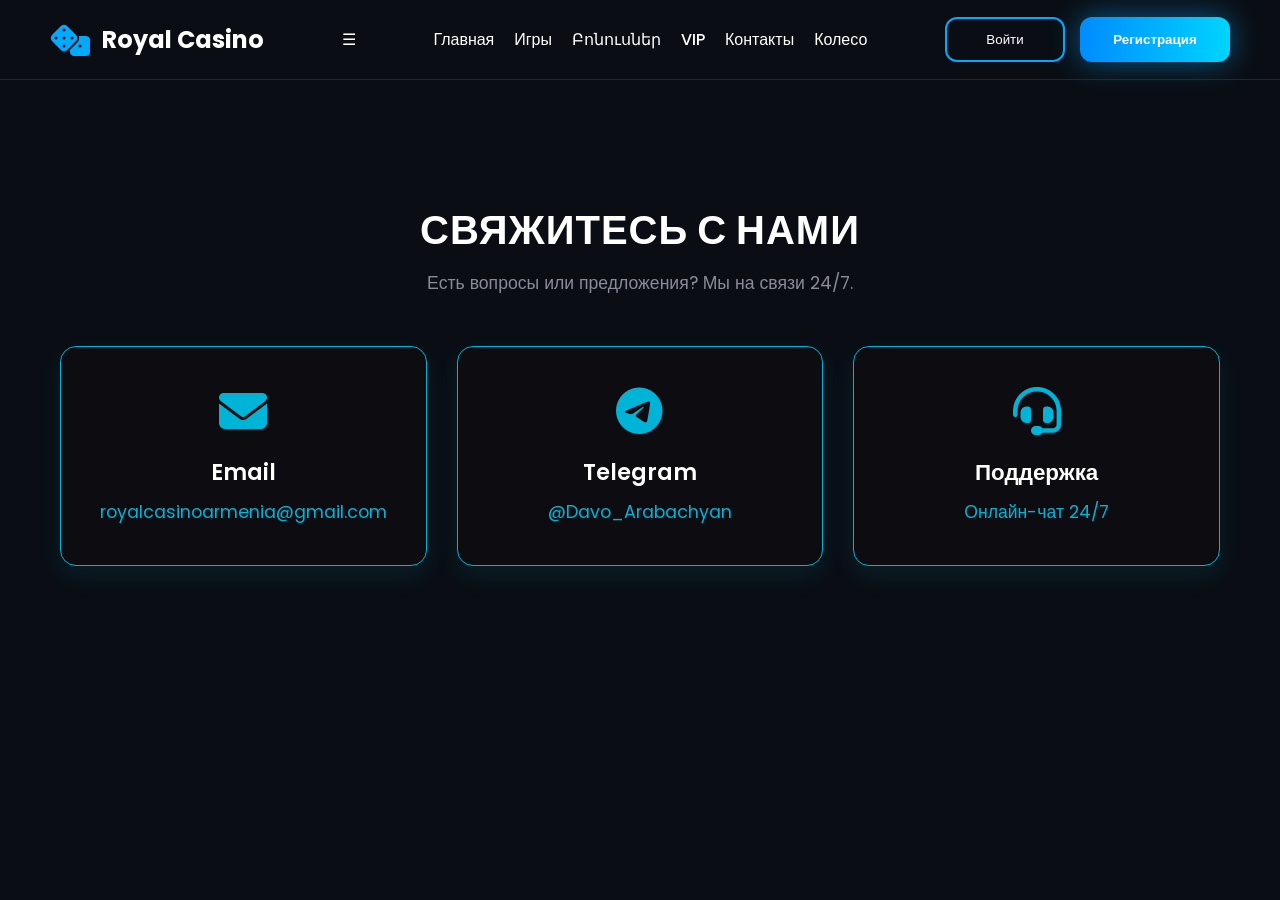
==== contacts.html @ ba3bc2f1 "Add files via upload" ====
<!DOCTYPE html>
<html lang="ru">
<head>
    <meta charset="UTF-8">
    <meta name="viewport" content="width=device-width, initial-scale=1.0">
    <title>Royal Casino - Контакты</title>
    <link rel="stylesheet" href="style.css">
    <link href="https://fonts.googleapis.com/css2?family=Poppins:wght@300;400;600;700&display=swap" rel="stylesheet">
    <link rel="stylesheet" href="https://cdnjs.cloudflare.com/ajax/libs/font-awesome/6.7.2/css/all.min.css">
</head>
<body>
    <header>
     
        <div class="logo">
            <i class="fa-solid fa-dice"></i>
            <span>Royal Casino</span>
        </div>
        <div class="menu-toggle" onclick="toggleMenu()">☰</div>
        <nav id="navMenu" class="nav-menu">
            <a href="index.html">Главная</a>
            <a href="games.html">Игры</a>
            <a href="bonus.html">Բոնուսներ</a>
            <a href="vip.html">VIP</a>
            <a href="contacts.html">Контакты</a>
            <a href="wheel.html">Колесо</a>
        </nav>

        <div class="buttons" id="auth-buttons">
            <button class="login" onclick="openModal('login-modal')">Войти</button>
            <button class="signup" onclick="openModal('register-modal')">Регистрация</button>
        </div>
        
        <div class="buttons" id="user-profile" style="display: none; align-items: center; gap: 10px;">
            <span style="font-size: 18px; color: #fff;">👤</span>
            <span id="profile-username" style="color: #fff; font-weight: bold;"></span>
            <button id="logout-btn" style="background: #ff4d4d; color: white; border: none; padding: 5px 10px; cursor: pointer; border-radius: 4px;">Выйти</button>
        </div>
        
       

    </header>

    <section class="contacts-section">
        <div class="contacts-container">
            <h1>Свяжитесь с нами</h1>
            <p class="contacts-subtitle">Есть вопросы или предложения? Мы на связи 24/7.</p>

            <div class="contacts-grid">
                <div class="contact-card">
                    <i class="fa-solid fa-envelope"></i>
                    <h3>Email</h3>
                    <p>royalcasinoarmenia@gmail.com</p>
                </div>

                <div class="contact-card">
                    <i class="fa-brands fa-telegram"></i>
                    <h3>Telegram</h3>
                    <p>@Davo_Arabachyan</p>
                </div>

                <div class="contact-card">
                    <i class="fa-solid fa-headset"></i>
                    <h3>Поддержка</h3>
                    <p>Онлайн-чат 24/7</p>
                </div>
            </div>
        </div>
    </section>

    <script src="script.js"></script>
</body>
</html>
---- style.css ----
*{
    margin:0;
    padding:0;
    box-sizing:border-box;
    font-family:'Poppins',sans-serif;
}

body{
    background:#05070d;
    color:white;
    overflow-x:hidden;
}

/* ================= HEADER ================= */

header{
    width:100%;
    height:80px;

    display:flex;
    justify-content:space-between;
    align-items:center;

    padding:0 80px;

    position:fixed;
    top:0;
    left:0;

    background:rgba(0,0,0,.55);

    backdrop-filter:blur(15px);

    border-bottom:1px solid rgba(0,170,255,.15);

    z-index:1000;
}

.logo{
    display:flex;
    align-items:center;
    gap:12px;

    font-size:26px;
    font-weight:700;
}

.logo i{
    color:#00aaff;
    font-size:32px;
}

nav{
    display:flex;
    gap:35px;
}

nav a{
    color:white;
    text-decoration:none;
    transition:.3s;
}

nav a:hover{
    color:#00aaff;
}

.buttons{
    display:flex;
    gap:15px;
}

button{
    cursor:pointer;
    transition:.35s;
}

.login{

    width:120px;
    height:45px;

    background:transparent;
    border:2px solid #00aaff;
    color:white;
    border-radius:12px;
}

.login:hover{

    background:#00aaff;
    box-shadow:0 0 20px #00aaff;
}

.signup{

    width:150px;
    height:45px;

    border:none;

    border-radius:12px;

    background:linear-gradient(90deg,#008cff,#00d4ff);

    color:white;

    font-weight:600;

    box-shadow:0 0 30px rgba(0,170,255,.5);
}

.signup:hover{

    transform:translateY(-3px);

    box-shadow:0 0 45px #00aaff;
}

/* ================= HERO ================= */

.hero{

    width:100%;
    min-height:100vh;

    display:flex;
    justify-content:space-between;
    align-items:center;

    padding:150px 80px;
}

.hero-left{

    width:48%;
}

.hero-left h4{

    color:#00aaff;

    margin-bottom:15px;

    font-size:22px;
}

.hero-left h1{

    font-size:68px;

    line-height:1.1;

    margin-bottom:25px;
}

.hero-left p{

    color:#a8b0c3;

    line-height:1.8;

    font-size:18px;

    margin-bottom:40px;
}

.hero-buttons{

    display:flex;

    gap:20px;
}

.play{

    width:200px;
    height:60px;

    border:none;

    border-radius:14px;

    background:#00aaff;

    color:white;

    font-size:18px;

    font-weight:700;

    box-shadow:0 0 35px rgba(0,170,255,.6);
}

.play:hover{

    transform:translateY(-5px);
}

.bonus{

    width:220px;
    height:60px;

    background:transparent;

    border:2px solid #00aaff;

    color:white;

    border-radius:14px;

    font-size:18px;
}

.bonus:hover{

    background:#00aaff;

    box-shadow:0 0 35px #00aaff;
}

/* ================= RIGHT ================= */

.hero-right{

    width:45%;

    display:flex;

    justify-content:center;

    align-items:center;

    position:relative;
}

.roulette{

    width:350px;
    height:350px;

    border-radius:50%;

    background:#101827;

    border:5px solid #00aaff;

    display:flex;

    justify-content:center;

    align-items:center;

    font-size:120px;

    color:#00aaff;

    box-shadow:
    0 0 40px #00aaff,
    inset 0 0 30px #00aaff;

    animation:spin 12s linear infinite;
}

.roulette-glow{

    position:absolute;

    width:500px;
    height:500px;

    background:#00aaff;

    filter:blur(180px);

    opacity:.18;
}

@keyframes spin{

from{

transform:rotate(0deg);

}

to{

transform:rotate(360deg);

}

}

/* ================= MOBILE ================= */

@media(max-width:900px){

header{

padding:20px;

flex-direction:column;

height:auto;

gap:20px;

}

nav{

flex-wrap:wrap;

justify-content:center;

}

.hero{

flex-direction:column;

text-align:center;

padding:180px 20px 60px;

}

.hero-left,
.hero-right{

width:100%;

}

.hero-left h1{

font-size:42px;

}

.hero-buttons{

justify-content:center;

flex-wrap:wrap;

}

.roulette{

width:260px;
height:260px;
font-size:90px;
margin-top:40px;

}

}

/* ==========================================================================
   Стили для секции игр (Royal Casino)
   ========================================================================== */

/* Общие настройки для всей секции */
.games {
    max-width: 1200px;
    margin: 40px auto;
    padding: 0 20px;
    font-family: 'Poppins', sans-serif; /* Твой подключенный шрифт */
}

/* Заголовок "Популярные игры" */
.games h1 {
    color: #ffffff;
    font-size: 2rem;
    margin-bottom: 30px;
    text-transform: uppercase;
    letter-spacing: 1px;
}

/* СЕТКА ДЛЯ КАРТОЧЕК */
.game-grid {
    display: grid;
    /* Карточки будут автоматически выстраиваться в ряд (минимум 260px каждая) */
    grid-template-columns: repeat(auto-fill, minmax(260px, 1fr));
    gap: 30px; /* Расстояние между карточками */
}

/* СТИЛЬ КАРТОЧКИ */
.game-card {
    background-color: #1a1a1f; /* Темный фон карточки, чуть светлее фона сайта */
    border-radius: 16px;       /* Красивые скругленные углы */
    overflow: hidden;          /* Чтобы картинка не вылезала за скругления */
    border: 1px solid #2c2c35; /* Элегантная тонкая рамка */
    box-shadow: 0 10px 20px rgba(0, 0, 0, 0.5); /* Глубокая тень */
    display: flex;
    flex-direction: column;
    transition: transform 0.3s ease, border-color 0.3s ease, box-shadow 0.3s ease;
}

/* Эффект при наведении на карточку */
.game-card:hover {
    transform: translateY(-8px); /* Карточка плавно приподнимается */
    border-color: #ffbe0b;       /* Рамка подсвечивается золотым */
    box-shadow: 0 15px 30px rgba(255, 190, 11, 0.2); /* Золотистое свечение */
}

/* КАРТИНКА ВНУТРИ КАРТОЧКИ */
.game-card img {
    width: 100%;
    height: 220px;       /* Фиксированная высота для всех картинок */
    object-fit: cover;   /* Картинки масштабируются без искажения пропорций */
    transition: transform 0.3s ease;
}

/* Эффект увеличения картинки при наведении */
.game-card:hover img {
    transform: scale(1.05);
}

/* НАЗВАНИЕ ИГРЫ (h3) */
.game-card h3 {
    color: #ffffff;
    font-size: 1.25rem;
    font-weight: 600;
    margin: 20px 15px 10px 15px;
    text-align: left;
}

/* КНОПКА "ПОДРОБНЕЕ" */
.game-card button {
    background: #ffbe0b; /* Золотой цвет кнопки */
    color: #000000;      /* Черный текст */
    border: none;
    padding: 12px 20px;
    font-size: 1rem;
    font-weight: 700;
    border-radius: 12px;
    margin: 0 15px 20px 15px; /* Отступы по бокам и снизу */
    cursor: pointer;
    transition: background-color 0.2s ease, transform 0.1s ease;
}

/* Эффект при наведении на кнопку */
.game-card button:hover {
    background: #fb5607; /* Меняет цвет на сочный оранжевый */
    color: #ffffff;      /* Текст становится белым */
}

/* Эффект при клике */
.game-card button:active {
    transform: scale(0.98);
}

/* ==========================================================================
   Спец-стили для страницы VIP (Черно-Голубой Неон)
   ========================================================================== */

/* Контейнер заголовка VIP */
.vip-header {
    display: flex;
    align-items: center;
    gap: 15px;
    margin-bottom: 30px;
}

/* Главная голубая плашка Premium */
.vip-badge-main {
    background: linear-gradient(135deg, #00b4d8 0%, #0077b6 100%);
    color: #ffffff;
    padding: 5px 12px;
    font-size: 0.85rem;
    font-weight: 800;
    border-radius: 20px;
    text-transform: uppercase;
    letter-spacing: 1px;
    box-shadow: 0 0 15px rgba(0, 180, 216, 0.4);
}

/* Премиум-стиль для VIP-карточки (Черный + Голубой неоновый контур) */
.game-card.vip-card {
    background: #0d0d11; /* Глубокий черный фон */
    border: 1px solid #00b4d8; /* Голубая неоновая рамка */
    box-shadow: 0 10px 25px rgba(0, 180, 216, 0.1);
}

/* Эффект при наведении на VIP-карточку */
.game-card.vip-card:hover {
    border-color: #90e0ef; /* Светло-голубое свечение */
    box-shadow: 0 15px 35px rgba(0, 180, 216, 0.4); 
    transform: translateY(-10px);
}

/* Обертка для картинки */
.game-image-wrapper {
    position: relative;
    width: 100%;
    height: 220px;
    overflow: hidden;
}

/* Голубой ярлык "VIP" поверх картинки */
.vip-tag {
    position: absolute;
    top: 15px;
    left: 15px;
    background: #00b4d8;
    color: #ffffff;
    font-weight: 900;
    font-size: 0.75rem;
    padding: 4px 10px;
    border-radius: 6px;
    z-index: 2;
    letter-spacing: 1px;
    box-shadow: 0 4px 10px rgba(0,0,0,0.4);
}

/* Изменяем текст внутри VIP-инфо */
.game-card.vip-card .game-info {
    padding: 20px;
    display: flex;
    flex-direction: column;
}

/* Стильная темная кнопка с голубой рамкой и текстом */
.game-card.vip-card button {
    background: #0d0d11;
    color: #00b4d8;
    border: 1px solid #00b4d8;
    margin: 10px 0 0 0;
    padding: 12px 0;
    width: 100%;
    font-weight: 700;
    border-radius: 12px;
    cursor: pointer;
    transition: all 0.3s ease;
}

/* При наведении кнопка полностью заливается голубым */
.game-card.vip-card button:hover {
    background: linear-gradient(135deg, #00b4d8 0%, #0077b6 100%);
    color: #ffffff;
    border-color: transparent;
    box-shadow: 0 0 15px rgba(0, 180, 216, 0.6);
}

/* Общие настройки для всей секции игр */
.games {
    max-width: 1200px;
    margin: 0 auto 40px auto; /* Убрали верхний маржин */
    padding: 120px 20px 0 20px; /* ДОБАВИЛИ 120px СВЕРХУ, чтобы отодвинуть от меню */
    font-family: 'Poppins', sans-serif;
}

/* ==========================================================================
   Спец-стили для страницы Контактов (Черно-Голубой Неон)
   ========================================================================== */

/* Главная секция контактов с отступом от фиксированного меню */
.contacts-section {
    max-width: 1200px;
    margin: 0 auto;
    padding: 120px 20px 40px 20px; /* Отступ сверху 120px, чтобы не пряталось под меню */
    font-family: 'Poppins', sans-serif;
    text-align: center;
}

.contacts-container h1 {
    color: #ffffff;
    font-size: 2.5rem;
    margin-bottom: 10px;
    text-transform: uppercase;
    letter-spacing: 1px;
}

.contacts-subtitle {
    color: #8a8a98;
    font-size: 1.1rem;
    margin-bottom: 50px;
}

/* Сетка для контактных карточек */
.contacts-grid {
    display: grid;
    grid-template-columns: repeat(auto-fit, minmax(280px, 1fr));
    gap: 30px;
}

/* Стиль карточки контакта */
.contact-card {
    background: #0d0d11; /* Твой глубокий черный цвет */
    border: 1px solid #00b4d8; /* Твой голубой неон */
    border-radius: 16px;
    padding: 40px 20px;
    box-shadow: 0 10px 25px rgba(0, 180, 216, 0.1);
    transition: transform 0.3s ease, border-color 0.3s ease, box-shadow 0.3s ease;
}

/* Эффект при наведении на карточку контакта */
.contact-card:hover {
    border-color: #90e0ef;
    box-shadow: 0 15px 35px rgba(0, 180, 216, 0.3);
    transform: translateY(-3px); /* Легкий аккуратный подъем без взлета */
}

/* Иконки FontAwesome внутри карточек */
.contact-card i {
    font-size: 3rem;
    color: #00b4d8; /* Голубой цвет для иконок */
    margin-bottom: 20px;
}

/* Заголовки внутри карточек */
.contact-card h3 {
    color: #ffffff;
    font-size: 1.4rem;
    margin-bottom: 10px;
    font-weight: 600;
}

/* Текст (ссылки/информация) внутри карточек */
.contact-card p {
    color: #00b4d8;
    font-size: 1.1rem;
    font-weight: 400;
    word-break: break-all;
}

/* ==========================================================================
   Дополнительные стили для блока игр на Главной странице
   ========================================================================== */

/* Контейнер для заголовка и кнопки "Смотреть все" */
.section-header {
    display: flex;
    justify-content: space-between;
    align-items: center;
    margin-bottom: 30px;
}

/* Убираем лишний нижний отступ у H1 внутри этого контейнера */
.section-header h1 {
    margin-bottom: 0 !important;
}

/* Красивая голубая кнопка "Смотреть все" */
.see-all-btn {
    color: #00b4d8;
    text-decoration: none;
    font-weight: 600;
    font-size: 1rem;
    border: 1px solid #00b4d8;
    padding: 8px 18px;
    border-radius: 8px;
    transition: all 0.3s ease;
}

/* Эффект при наведении на "Смотреть все" */
.see-all-btn:hover {
    background: #00b4d8;
    color: #ffffff;
    box-shadow: 0 0 15px rgba(0, 180, 216, 0.4);
}

/* ==========================================================================
   Новые разделы для Главной страницы (Джекпот, Плюсы, FAQ, Футер)
   ========================================================================== */

/* Общий стиль заголовков для секций */
.section-title {
    color: #ffffff;
    font-size: 2rem;
    text-align: center;
    text-transform: uppercase;
    letter-spacing: 1px;
    margin-bottom: 40px;
}

/* --- 1. СТИЛИ ДЛЯ ДЖЕКПОТА --- */
.jackpot-section {
    max-width: 1200px;
    margin: 60px auto;
    padding: 0 20px;
}

.jackpot-container {
    background: linear-gradient(135deg, #0d0d11 0%, #001d29 100%);
    border: 2px solid #00b4d8;
    border-radius: 20px;
    padding: 40px;
    text-align: center;
    box-shadow: 0 0 30px rgba(0, 180, 216, 0.25);
}

.jackpot-container h2 {
    color: #90e0ef;
    font-size: 1.5rem;
    letter-spacing: 4px;
    margin-bottom: 10px;
}

.jackpot-amount {
    color: #ffffff;
    font-size: 3.5rem;
    font-weight: 800;
    text-shadow: 0 0 20px rgba(0, 180, 216, 0.6);
    margin-bottom: 10px;
}

.jackpot-amount .cents {
    color: #00b4d8;
    font-size: 2rem;
    vertical-align: super;
}

.jackpot-container p {
    color: #8a8a98;
    font-size: 1.1rem;
}

/* --- 2. СТИЛИ ДЛЯ ПРЕИМУЩЕСТВ --- */
.features-section {
    max-width: 1200px;
    margin: 80px auto;
    padding: 0 20px;
}

.features-grid {
    display: grid;
    grid-template-columns: repeat(auto-fit, minmax(280px, 1fr));
    gap: 30px;
}

.feature-card {
    background: #0d0d11;
    border: 1px solid #22222a;
    border-radius: 16px;
    padding: 40px 20px;
    text-align: center;
    transition: all 0.3s ease;
}

.feature-card:hover {
    border-color: #00b4d8;
    box-shadow: 0 10px 25px rgba(0, 180, 216, 0.15);
    transform: translateY(-3px);
}

.feature-card i {
    font-size: 2.5rem;
    color: #00b4d8;
    margin-bottom: 20px;
}

.feature-card h3 {
    color: #ffffff;
    font-size: 1.3rem;
    margin-bottom: 15px;
}

.feature-card p {
    color: #8a8a98;
    font-size: 0.95rem;
    line-height: 1.6;
}

/* --- 3. СТИЛИ ДЛЯ FAQ --- */
.faq-section {
    max-width: 800px;
    margin: 80px auto;
    padding: 0 20px;
}

.faq-item {
    background: #0d0d11;
    border: 1px solid #22222a;
    border-radius: 12px;
    margin-bottom: 15px;
    padding: 20px;
    text-align: left;
}

.faq-question {
    color: #ffffff;
    font-weight: 600;
    font-size: 1.1rem;
    margin-bottom: 10px;
    position: relative;
    padding-left: 25px;
}

.faq-question::before {
    content: "•";
    color: #00b4d8;
    font-size: 1.5rem;
    position: absolute;
    left: 5px;
    top: -4px;
}

.faq-answer {
    color: #8a8a98;
    font-size: 0.95rem;
    line-height: 1.6;
    padding-left: 25px;
}

/* --- 4. СТИЛИ ДЛЯ ФУТЕРА --- */
.main-footer {
    background: #07070a;
    border-top: 1px solid #14141a;
    padding: 30px 20px;
    text-align: center;
    margin-top: 100px;
}

.footer-content p {
    color: #555562;
    font-size: 0.9rem;
}

/* ==========================================================================
   ИГРОВЫЕ КАРТОЧКИ — ТОЛЬКО ЧЕРНЫЙ И ГОЛУБОЙ ЦВЕТ
   ========================================================================== */

/* Сетка для карточек */
.game-grid {
    display: grid !important;
    grid-template-columns: repeat(auto-fill, minmax(250px, 1fr)) !important;
    gap: 25px !important;
    margin-top: 20px !important;
}

/* Сама карточка */
.game-card {
    background-color: #0d0d11 !important; /* Глубокий черный фон */
    border: 1px solid #1e1e24 !important; /* Темная рамка */
    border-radius: 16px !important;
    overflow: hidden !important;
    display: flex !important;
    flex-direction: column !important;
    transition: all 0.3s ease !important;
}

/* Эффект при наведении на карточку — подсвечивается ГОЛУБЫМ */
.game-card:hover {
    border-color: #00b4d8 !important;
    box-shadow: 0 10px 25px rgba(0, 180, 216, 0.25) !important;
    transform: translateY(-3px) !important;
}

/* Картинка внутри карточки */
.game-card img {
    width: 100% !important;
    height: 200px !important;
    object-fit: cover !important;
}

/* Заголовок игры */
.game-card h3 {
    color: #ffffff !important;
    font-size: 1.2rem !important;
    margin: 15px !important;
    font-weight: 600 !important;
}

/* КНОПКА — СТРОГО ГОЛУБАЯ */
.game-card button {
    background-color: #00b4d8 !important; /* Твой фирменный голубой цвет */
    color: #ffffff !important;            /* Белый текст */
    border: none !important;
    border-radius: 12px !important;
    padding: 12px 20px !important;
    font-weight: 700 !important;
    margin: 0 15px 20px 15px !important;
    cursor: pointer !important;
    transition: background-color 0.2s ease !important;
}

/* Эффект при наведении на кнопку */
.game-card button:hover {
    background-color: #0077b6 !important; /* Сине-голубой при наведении */
    color: #ffffff !important;
}

/* ==========================================================================
   РАСШИРЕННАЯ СТРАНИЦА ИГР (Сетка + Фильтры + Живые Выигрыши)
   ========================================================================== */

/* Макет распределения: Каталог слева, Виджет выигрышей справа */
.games-page-layout {
    max-width: 1400px;
    margin: 0 auto;
    padding: 120px 20px 40px 20px; /* Отступ сверху от меню */
    display: flex;
    gap: 30px;
}

.games-main-content {
    flex: 3; /* Занимает 75% ширины */
}

/* Стили кнопок-фильтров */
.games-filter-bar {
    display: flex;
    gap: 12px;
    margin-bottom: 30px;
}

.filter-btn {
    background: #0d0d11;
    color: #8a8a98;
    border: 1px solid #22222a;
    padding: 10px 20px;
    border-radius: 10px;
    font-weight: 600;
    cursor: pointer;
    transition: all 0.3s ease;
}

.filter-btn:hover, .filter-btn.active {
    background: #00b4d8;
    color: #ffffff;
    border-color: #00b4d8;
    box-shadow: 0 0 15px rgba(0, 180, 216, 0.3);
}

/* БОКОВАЯ ПАНЕЛЬ: ЖИВЫЕ ВЫИГРЫШИ */
.live-wins-sidebar {
    flex: 1; /* Занимает 25% ширины */
    background: #0d0d11;
    border: 1px solid #00b4d8; /* Голубой контур */
    border-radius: 20px;
    padding: 25px 20px;
    height: fit-content;
    box-shadow: 0 10px 30px rgba(0, 180, 216, 0.1);
}

.sidebar-header {
    display: flex;
    align-items: center;
    gap: 10px;
    margin-bottom: 20px;
    border-bottom: 1px solid #22222a;
    padding-bottom: 15px;
}

.sidebar-header h2 {
    color: #ffffff;
    font-size: 1.25rem;
    margin: 0;
}

/* Пульсирующая зеленая/голубая точка (эффект Live) */
.live-pulse {
    width: 10px;
    height: 10px;
    background-color: #00b4d8;
    border-radius: 50%;
    box-shadow: 0 0 0 0 rgba(0, 180, 216, 0.7);
    animation: pulse 1.6s infinite;
}

@keyframes pulse {
    0% { transform: scale(0.95); box-shadow: 0 0 0 0 rgba(0, 180, 216, 0.7); }
    70% { transform: scale(1); box-shadow: 0 0 0 10px rgba(0, 180, 216, 0); }
    100% { transform: scale(0.95); box-shadow: 0 0 0 0 rgba(0, 180, 216, 0); }
}

/* Элементы списка выигрышей */
.wins-list {
    display: flex;
    flex-direction: column;
    gap: 15px;
}

.win-item {
    background: #14141a;
    border-radius: 12px;
    padding: 12px 15px;
    display: flex;
    justify-content: space-between;
    align-items: center;
    border: 1px solid #1e1e24;
}

.win-user {
    color: #ffffff;
    font-weight: 600;
    font-size: 0.9rem;
}

.win-game {
    color: #8a8a98;
    font-size: 0.8rem;
}

.win-amount {
    font-weight: 700;
    font-size: 0.95rem;
}

.font-cyan {
    color: #00b4d8;
    text-shadow: 0 0 10px rgba(0, 180, 216, 0.3);
}

/* Адаптивность для мобилок (чтобы сайдбар уходил вниз, если экран узкий) */
@media (max-width: 992px) {
    .games-page-layout {
        flex-direction: column;
    }
    .live-wins-sidebar {
        width: 100%;
    }
}

/* ==========================================================================
   ФИКС VIP СТРАНИЦЫ (Ровные карточки)
   ========================================================================== */

   .vip-page-container {
    max-width: 1200px;
    margin: 0 auto;
    padding: 120px 20px 40px 20px;
}

/* Стили для блока статусов (карточек Bronze, Silver и т.д.) */
.vip-status-container {
    margin-bottom: 60px;
}

.status-grid {
    display: grid;
    grid-template-columns: repeat(auto-fit, minmax(240px, 1fr));
    gap: 20px;
}

.status-card {
    background: #0d0d11;
    border: 1px solid #22222a;
    border-radius: 16px;
    padding: 25px 15px;
    text-align: center;
    transition: all 0.3s ease;
}

.status-card:hover {
    border-color: #00b4d8;
    box-shadow: 0 0 20px rgba(0, 180, 216, 0.2);
    transform: translateY(-3px);
}

.status-card h3 {
    color: #ffffff;
    margin-bottom: 8px;
}

.status-card p {
    color: #8a8a98;
    font-size: 0.9rem;
    margin-bottom: 15px;
}

.status-lock {
    display: inline-block;
    font-size: 0.75rem;
    font-weight: 700;
    padding: 4px 12px;
    border-radius: 20px;
    background: #14141a;
    color: #00b4d8;
    border: 1px solid #00b4d8;
    text-transform: uppercase;
}

/* Оформление VIP карточек — делаем им постоянную неоновую рамку */
.game-card.vip-card {
    background: #060608 !important;
    border: 1px solid #00b4d8 !important; /* Голубой контур */
    box-shadow: 0 5px 15px rgba(0, 180, 216, 0.15) !important;
}

.game-card.vip-card:hover {
    border-color: #90e0ef !important;
    box-shadow: 0 10px 25px rgba(0, 180, 216, 0.35) !important;
}

/* Кнопки внутри VIP карточек */
.game-card.vip-card button {
    background: transparent !important;
    color: #00b4d8 !important;
    border: 1px solid #00b4d8 !important;
}

.game-card.vip-card button:hover {
    background: #00b4d8 !important;
    color: #ffffff !important;
}

/* КНОПКА — ТЕПЕРЬ СТРОГО ПО ЦЕНТРУ КАРТОЧКИ */
.game-card button {
    background-color: #00b4d8 !important; /* Твой фирменный голубой цвет */
    color: #ffffff !important;            /* Белый текст */
    border: none !important;
    border-radius: 12px !important;
    padding: 12px 20px !important;
    font-weight: 700 !important;
    
    /* ВОТ ЭТИ ТРИ СТРОКИ ВЫРАВНИВАЮТ КНОПКУ ПРЯМО ПО ЦЕНТРУ */
    display: block !important;
    margin: 0 auto 20px auto !important; /* auto слева и справа сдвинет её в центр */
    width: 85% !important;               /* Делает её аккуратной по ширине */
    
    cursor: pointer !important;
    transition: background-color 0.2s ease !important;
}

/* ==========================================================================
   МОДАЛЬНЫЕ ОКНА (ВХОД И РЕГИСТРАЦИЯ)
   ========================================================================== */

/* Задний темный фон при открытии окна */
.modal {
    display: none; /* По умолчанию скрыто */
    position: fixed;
    z-index: 1000;
    left: 0;
    top: 0;
    width: 100%;
    height: 100%;
    background-color: rgba(3, 3, 5, 0.8);
    backdrop-filter: blur(8px); /* Размытие заднего плана */
    justify-content: center;
    align-items: center;
}

/* Контентная плашка окна */
.modal-content {
    background-color: #0d0d11;
    border: 2px solid #00b4d8; /* Неоново-голубая рамка */
    box-shadow: 0 0 30px rgba(0, 180, 216, 0.3);
    padding: 40px;
    border-radius: 20px;
    width: 100%;
    max-width: 420px;
    position: relative;
    text-align: left;
    animation: fadeInModal 0.3s ease;
}

@keyframes fadeInModal {
    from { opacity: 0; transform: translateY(-20px); }
    to { opacity: 1; transform: translateY(0); }
}

/* Кнопка закрытия (крестик) */
.close-modal {
    position: absolute;
    right: 20px;
    top: 15px;
    color: #8a8a98;
    font-size: 28px;
    font-weight: bold;
    cursor: pointer;
    transition: color 0.2s;
}

.close-modal:hover {
    color: #00b4d8;
}

.modal-content h2 {
    color: #ffffff;
    margin-bottom: 25px;
    font-size: 1.8rem;
    font-weight: 700;
}

/* Поля ввода (Инпуты) */
.input-group {
    margin-bottom: 20px;
    display: flex;
    flex-direction: column;
    gap: 8px;
}

.input-group label {
    color: #8a8a98;
    font-size: 0.9rem;
}

.input-group input {
    background: #14141a;
    border: 1px solid #22222a;
    padding: 14px;
    border-radius: 10px;
    color: #ffffff;
    font-size: 1rem;
    outline: none;
    transition: all 0.2s;
}

.input-group input:focus {
    border-color: #00b4d8;
    box-shadow: 0 0 10px rgba(0, 180, 216, 0.2);
}

/* Чекбокс 18+ */
.checkbox-group {
    display: flex;
    align-items: flex-start;
    gap: 10px;
    margin-bottom: 25px;
    color: #8a8a98;
    font-size: 0.85rem;
    line-height: 1.4;
    cursor: pointer;
}

.checkbox-group input {
    margin-top: 3px;
    accent-color: #00b4d8;
}

/* Кнопка отправки внутри модалки */
.modal-submit-btn {
    width: 100%;
    background: #00b4d8;
    color: #ffffff;
    border: none;
    padding: 14px;
    border-radius: 12px;
    font-size: 1.1rem;
    font-weight: 700;
    cursor: pointer;
    transition: background 0.2s, box-shadow 0.2s;
}

.modal-submit-btn:hover {
    background: #0077b6;
    box-shadow: 0 0 15px rgba(0, 180, 216, 0.4);
}

/* Ссылка на переключение окон */
.modal-switch {
    text-align: center;
    margin-top: 20px;
    color: #555562;
    font-size: 0.9rem;
}

.modal-switch a {
    color: #00b4d8;
    text-decoration: none;
    font-weight: 600;
}

.modal-switch a:hover {
    text-decoration: underline;
}

/* Контейнер страницы (БЕЗ ФОНА) */
.wheel-page-container {
    display: flex;
    flex-direction: column;
    align-items: center;
    justify-content: center;
    min-height: 85vh;
    padding-top: 80px;
    font-family: sans-serif;
}

.wheel-title {
    color: #fff;
    font-size: 2.5rem;
    margin-bottom: 5px;
    text-shadow: 0 0 15px #0088ff; /* Неоновое свечение */
}

.wheel-subtitle {
    color: #aaaaaa;
    font-size: 1.1rem;
    margin-bottom: 40px;
}

.wheel-area {
    position: relative;
    width: 350px;
    height: 350px;
}

/* Колесо */
.wheel-wrapper {
    width: 100%;
    height: 100%;
    border-radius: 50%;
    border: 8px solid #0088ff;
    box-shadow: 0 0 35px rgba(0, 136, 255, 0.6);
    display: flex;
    align-items: center;
    justify-content: center;
    background: #101627; /* Темный фон самого колеса, чтобы цифры были видны */
    overflow: hidden;
    position: relative;
    transition: transform 4s cubic-bezier(0.15, 0.85, 0.35, 1.02);
}

/* Центр колеса */
.wheel-center {
    position: absolute;
    width: 45px;
    height: 45px;
    background: #0088ff;
    border-radius: 50%;
    z-index: 5;
    box-shadow: 0 0 15px #0088ff;
    border: 3px solid #fff;
}

/* Стрелка сверху */
.pointer {
    position: absolute;
    top: -20px;
    left: 50%;
    transform: translateX(-50%);
    width: 0;
    height: 0;
    border-left: 15px solid transparent;
    border-right: 15px solid transparent;
    border-top: 30px solid #00ffcc; /* Бирюзовая стрелка */
    z-index: 10;
}

/* Цифры на колесе */
.wheel-number {
    position: absolute;
    color: #fff;
    font-weight: bold;
    font-size: 1.2rem;
    transform-origin: center 150px;
    height: 300px;
    top: 25px;
    text-shadow: 0 2px 4px rgba(0,0,0,0.8);
}

/* Кнопка «Крутить» */
.spin-btn {
    margin-top: 40px;
    background: linear-gradient(135deg, #0088ff, #00ffcc);
    color: #fff;
    border: none;
    padding: 14px 45px;
    font-size: 1.2rem;
    font-weight: bold;
    border-radius: 30px;
    cursor: pointer;
    box-shadow: 0 5px 15px rgba(0, 255, 204, 0.3);
    transition: all 0.3s ease;
}

.spin-btn:hover {
    transform: scale(1.05);
    box-shadow: 0 0 25px rgba(0, 255, 204, 0.7);
}

.spin-btn:active {
    transform: scale(0.98);
}

/* Այս կոդը կփոքրացնի լոգոն ՄԻԱՅՆ այս էջում */

.main-header .logo i {
    font-size: 1.4rem !important; /* Փոքրացնում է խաղառիկի նշանը */
}

.main-header .logo h1 {
    font-size: 1.5rem !important; /* Փոքրացնում է Royal Casino տեքստը */
}

.main-header {
    display: flex;
    justify-content: space-between;
    align-items: center;
    padding: 20px 50px;
    background-color: #070b19; /* Քո հիմնական սև/մուգ կապույտը */
    border-bottom: 2px solid #0088ff; /* Կապույտ գիծը */
}

.main-header nav a {
    color: white;
    text-decoration: none;
    margin: 0 15px;
    font-weight: bold;
}

.main-header nav a:hover {
    color: #0088ff;
}

.modal {
    display: none;
    position: fixed;
    top: 0;
    left: 0;
    width: 100%;
    height: 100%;
    background: rgba(0, 0, 0, 0.85);
    z-index: 1000;
    justify-content: center;
    align-items: center;
}

.modal-content {
    background: #070b19;
    padding: 30px;
    border: 1px solid #0088ff;
    border-radius: 15px;
    text-align: center;
    color: white;
    width: 300px;
}

.stars-container {
    display: flex;
    justify-content: center;
    gap: 10px;
    margin: 20px 0;
}

.star {
    font-size: 40px;
    color: #333; /* Մութ աստղ */
    transition: color 0.3s;
}

.modal-button {
    background: #0088ff;
    color: white;
    border: none;
    padding: 10px 20px;
    border-radius: 5px;
    cursor: pointer;
    width: 100%;
    font-weight: bold;
}

.close-modal-btn {
    background: transparent;
    border: none;
    color: gray;
    margin-top: 10px;
    cursor: pointer;
}

/* Մոդալի ընդհանուր վիճակը */
.modal {
    display: none; 
    position: fixed; 
    top: 0; 
    left: 0; 
    width: 100%; 
    height: 100%; 
    background: rgba(0,0,0,0.8); 
    z-index: 1000; 
    align-items: center; 
    justify-content: center;
}

/* Մոդալի պատուհանը */
.modal-content {
    background: #070b19; 
    padding: 30px; 
    border: 1px solid #0088ff; 
    border-radius: 15px; 
    text-align: center; 
    color: white; 
    width: 300px;
}

/* Զառի տեսքը */
#dice-result {
    font-size: 50px; 
    margin: 20px 0;
}

/* Կոճակները */
.modal-button {
    background: #0088ff; 
    color: white; 
    border: none; 
    padding: 10px 20px; 
    border-radius: 5px; 
    cursor: pointer;
    width: 100%;
    font-weight: bold;
}

.modal-button:hover {
    background: #0066cc;
}

.close-btn {
    background: transparent; 
    border: none; 
    color: gray; 
    margin-top: 15px; 
    cursor: pointer;
}

.close-btn:hover {
    color: white;
}

#profile-balance {
    color: #00ffcc !important; /* Նեոն կապույտ-կանաչ գույն */
    font-size: 16px;
    font-weight: bold;
    padding: 5px 10px;
    border: 1px solid #00ffcc;
    border-radius: 4px;
    background: rgba(0, 255, 204, 0.1);
}

/* --- ԱԴԱՊՏԻՎ ԴԻԶԱՅՆ (RESPONSIVE) --- */

/* Մենյուի ադապտացիա */
@media (max-width: 768px) {
    header {
        flex-direction: column;
        gap: 10px;
        padding: 10px !important;
    }
    .user-profile {
        justify-content: center;
        width: 100%;
    }
}

/* Խաղերի ցանցի (grid) ադապտացիա */
@media (max-width: 1024px) {
    .game-grid {
        grid-template-columns: repeat(2, 1fr) !important; /* 2 սյուն պլանշետների համար */
    }
}

@media (max-width: 600px) {
    .game-grid {
        grid-template-columns: 1fr !important; /* 1 սյուն հեռախոսների համար */
    }
    
    /* Քարտերի չափերը հեռախոսով */
    .game-card {
        margin: 0 auto;
        width: 90%;
    }
}

/* Ընդհանուր նկարների հարմարեցում */
img {
    max-width: 100%;
    height: auto;
}

/* Основной фон и стиль текста */
body {
    background-color: #0a0e14; /* Глубокий черный */
    color: #fff;
    font-family: Arial, sans-serif;
}

/* Стиль карточек бонусов */
.bonus-container { padding: 100px 20px; max-width: 1000px; margin: 0 auto; }

.bonus-grid {
    display: grid;
    grid-template-columns: repeat(auto-fit, minmax(250px, 1fr));
    gap: 20px;
}

.bonus-card {
    background: linear-gradient(145deg, #161b22, #0d1117);
    border: 1px solid #00d4ff; /* Голубая обводка */
    padding: 30px;
    border-radius: 20px;
    text-align: center;
    transition: 0.4s;
    box-shadow: 0 4px 15px rgba(0, 212, 255, 0.2);
}

.bonus-card:hover {
    transform: translateY(-10px);
    box-shadow: 0 8px 25px rgba(0, 212, 255, 0.4);
}

.icon { font-size: 50px; margin-bottom: 15px; }

.bonus-card h3 { color: #00d4ff; margin-bottom: 10px; }

/* Кнопка */
.play-btn {
    background: #00d4ff;
    color: #000;
    border: none;
    padding: 12px 25px;
    border-radius: 8px;
    font-weight: bold;
    cursor: pointer;
    margin-top: 15px;
}

/* 1. Делаем контейнер гибким, чтобы карточки всегда были в центре */
.bonus-grid {
    display: flex; /* Используем flex вместо grid */
    flex-wrap: wrap; /* Чтобы они переносились на новую строку */
    justify-content: center; /* ЭТО ЦЕНТРИРУЕТ КАРТОЧКИ */
    gap: 30px; /* Расстояние между ними */
    padding: 20px;
}

/* 2. Делаем карточки высокими и фиксированными по ширине */
.bonus-card {
    background: linear-gradient(145deg, #161b22, #0d1117);
    border: 1px solid #00d4ff;
    padding: 40px 25px; /* Больше отступы внутри для высоты */
    border-radius: 20px;
    text-align: center;
    width: 300px; /* Фиксированная ширина */
    min-height: 350px; /* МИНИМАЛЬНАЯ ВЫСОТА, чтобы они были высокими */
    display: flex;
    flex-direction: column;
    justify-content: space-between; /* Распределяет контент сверху вниз */
    transition: 0.4s;
    box-shadow: 0 4px 15px rgba(0, 212, 255, 0.2);
}

/* --- Единый стиль для Header на всех страницах --- */
header {
    display: flex;
    justify-content: space-between;
    align-items: center;
    padding: 15px 50px;
    background-color: #0a0e14; /* Тот самый темный фон */
    border-bottom: 1px solid #1a2a3a;
    position: sticky;
    top: 0;
    z-index: 1000;
}

.logo {
    font-size: 24px;
    font-weight: bold;
    color: white;
}

.nav-menu {
    display: flex;
    gap: 30px;
}

.nav-menu a {
    text-decoration: none;
    color: #fff;
    font-weight: 500;
}

.nav-menu a:hover {
    color: #00d4ff; /* Голубой цвет при наведении */
}

/* Убираем жесткие ограничения */
img, video, .bonus-card {
    max-width: 100%;
    height: auto;
}

/* Настройки для мобильных (iPhone и другие) */
@media screen and (max-width: 768px) {
    .main-header {
        padding: 10px;
        flex-direction: column; /* Меню уходит в столбик */
        text-align: center;
    }
    
    .nav-menu {
        display: none; /* Скрываем меню по умолчанию на мобильных */
        flex-direction: column;
        width: 100%;
    }
    
    .nav-menu.active {
        display: flex; /* Показываем при нажатии на бургер */
    }
}

/* Скрываем меню на мобильных */
.nav-menu {
    display: flex;
    gap: 20px;
    transition: 0.4s; /* Плавность */
}

/* Стиль для мобильных устройств */
@media (max-width: 768px) {
    .nav-menu {
        position: fixed;
        top: 80px; /* Отступ сверху */
        right: 20px; /* Сдвигаем вправо */
        width: 200px; /* Ширина меню (не на весь экран!) */
        background: rgba(10, 14, 20, 0.95); /* Полупрозрачный фон */
        border: 1px solid #00d4ff;
        border-radius: 15px; /* Скругленные углы */
        display: none; /* Скрыто по умолчанию */
        flex-direction: column;
        padding: 20px;
        z-index: 9999;
    }

    .nav-menu.active {
        display: flex; /* Показываем только при клике */
    }

    .nav-menu a {
        padding: 10px 0;
        text-align: center;
        border-bottom: 1px solid #333;
    }
}
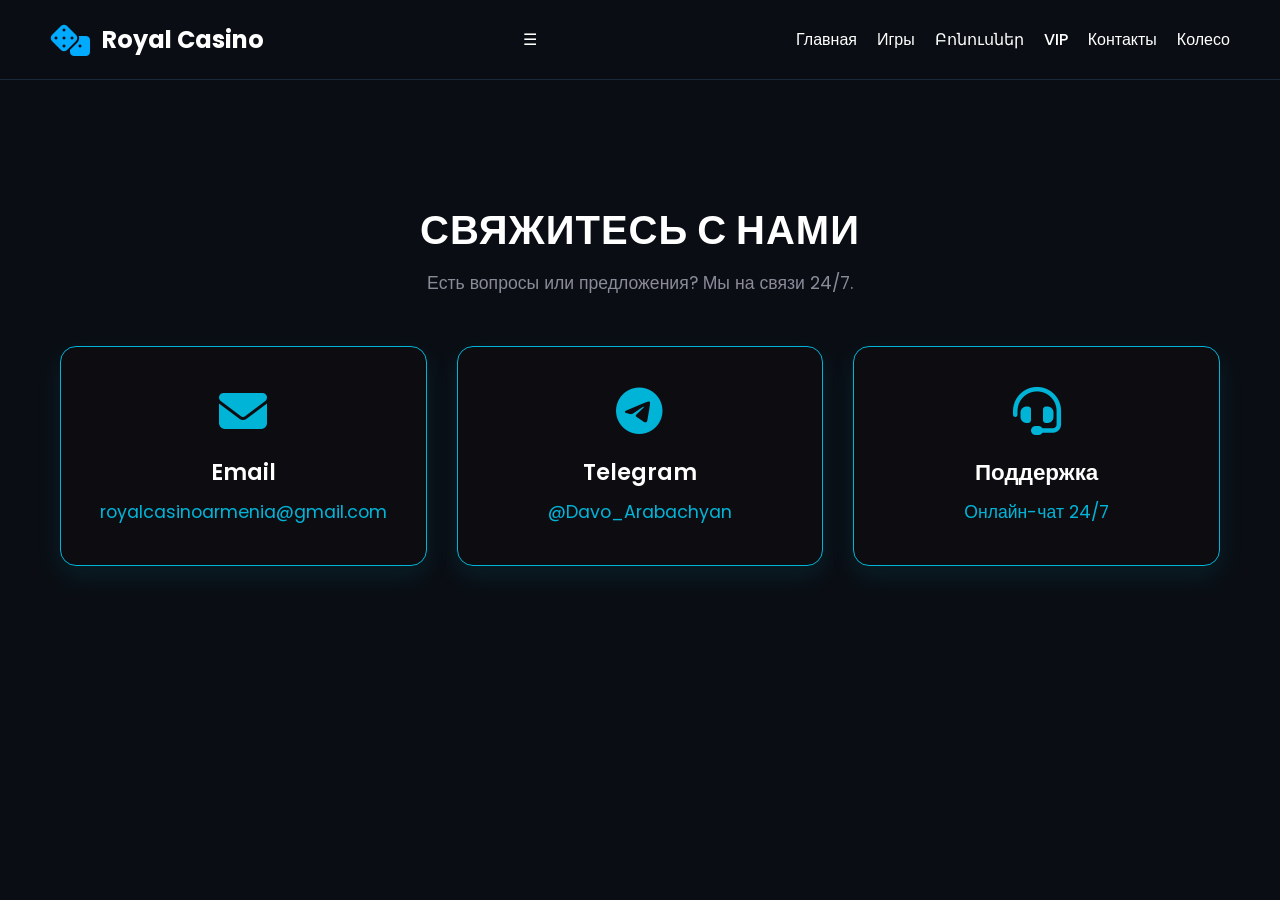
==== commit a2dc9d1d: "Update contacts.html" ====
--- a/contacts.html
+++ b/contacts.html
@@ -25,16 +25,7 @@
             <a href="wheel.html">Колесо</a>
         </nav>
 
-        <div class="buttons" id="auth-buttons">
-            <button class="login" onclick="openModal('login-modal')">Войти</button>
-            <button class="signup" onclick="openModal('register-modal')">Регистрация</button>
-        </div>
-        
-        <div class="buttons" id="user-profile" style="display: none; align-items: center; gap: 10px;">
-            <span style="font-size: 18px; color: #fff;">👤</span>
-            <span id="profile-username" style="color: #fff; font-weight: bold;"></span>
-            <button id="logout-btn" style="background: #ff4d4d; color: white; border: none; padding: 5px 10px; cursor: pointer; border-radius: 4px;">Выйти</button>
-        </div>
+      
         
        
 
@@ -69,4 +60,4 @@
 
     <script src="script.js"></script>
 </body>
-</html>+</html>
